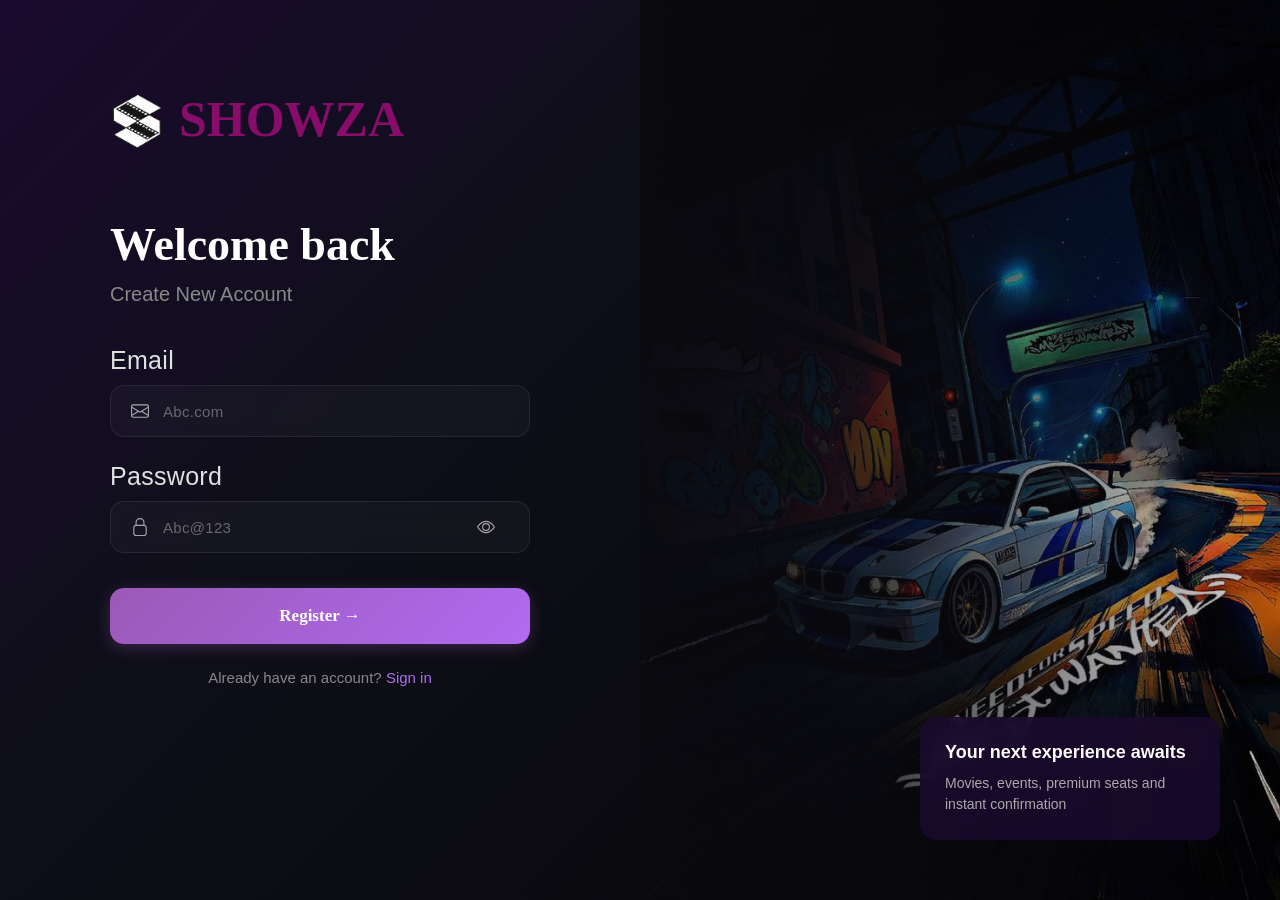
==== frontend/register.html @ af660ce1 "Added frontend UI for movie booking system" ====
<!DOCTYPE html>
<html lang="en">

<head>
    <meta charset="UTF-8">
    <meta name="viewport" content="width=device-width, initial-scale=1.0">
    <title>Register</title>
    <link rel="stylesheet" href="css/register.css">
</head>

<body>

    <div class="container">

        
        <div class="register-section">

            <div class="logo">
                <div class="logo-icon">
                    <img src="img/logo.png" alt="logo">
                </div>
                <span class="logo-text">SHOWZA</span>
            </div>

            <div class="register-content">

                <h1 class="welcome-title">Welcome back</h1>
                <p class="welcome-subtitle">
                    Create New Account
                </p>

                <form  id="registerForm" class="register-form" autocomplete="off">

                    <div class="form-group">
                        <label>Email</label>
                        <div class="input-wrapper">
                            <svg xmlns="http://www.w3.org/2000/svg" width="16" height="16" fill="currentColor"
                                class="bi bi-envelope" viewBox="0 0 16 16">
                                <path
                                    d="M0 4a2 2 0 0 1 2-2h12a2 2 0 0 1 2 2v8a2 2 0 0 1-2 2H2a2 2 0 0 1-2-2zm2-1a1 1 0 0 0-1 1v.217l7 4.2 7-4.2V4a1 1 0 0 0-1-1zm13 2.383-4.708 2.825L15 11.105zm-.034 6.876-5.64-3.471L8 9.583l-1.326-.795-5.64 3.47A1 1 0 0 0 2 13h12a1 1 0 0 0 .966-.741M1 11.105l4.708-2.897L1 5.383z" />
                            </svg>
                            <input  id="email" type="email" autocomplete="off" placeholder="Abc.com">
                        </div>
                    </div>

                    <div class="form-group">
                        <label>Password</label>

                        <div class="input-wrapper password-wrapper">

                            
                            <svg xmlns="http://www.w3.org/2000/svg" width="16" height="16" fill="currentColor"
                                class="bi bi-lock" viewBox="0 0 16 16">
                                <path fill-rule="evenodd"
                                    d="M8 0a4 4 0 0 1 4 4v2.05a2.5 2.5 0 0 1 2 2.45v5a2.5 2.5 0 0 1-2.5 2.5h-7A2.5 2.5 0 0 1 2 13.5v-5a2.5 2.5 0 0 1 2-2.45V4a4 4 0 0 1 4-4M4.5 7A1.5 1.5 0 0 0 3 8.5v5A1.5 1.5 0 0 0 4.5 15h7a1.5 1.5 0 0 0 1.5-1.5v-5A1.5 1.5 0 0 0 11.5 7zM8 1a3 3 0 0 0-3 3v2h6V4a3 3 0 0 0-3-3" />
                            </svg>

                           
                            <input id="passwordInput" type="password" autocomplete="new-password" placeholder="Abc@123">

                            
                            <span class="toggle-password" onclick="togglePassword()">

                                <svg id="eyeOpen" xmlns="http://www.w3.org/2000/svg" width="16" height="16"
                                    fill="currentColor" class="bi bi-eye" viewBox="0 0 16 16">
                                    <path
                                        d="M16 8s-3-5.5-8-5.5S0 8 0 8s3 5.5 8 5.5S16 8 16 8M1.173 8a13 13 0 0 1 1.66-2.043C4.12 4.668 5.88 3.5 8 3.5s3.879 1.168 5.168 2.457A13 13 0 0 1 14.828 8q-.086.13-.195.288c-.335.48-.83 1.12-1.465 1.755C11.879 11.332 10.119 12.5 8 12.5s-3.879-1.168-5.168-2.457A13 13 0 0 1 1.172 8z" />
                                    <path
                                        d="M8 5.5a2.5 2.5 0 1 0 0 5 2.5 2.5 0 0 0 0-5M4.5 8a3.5 3.5 0 1 1 7 0 3.5 3.5 0 0 1-7 0" />
                                </svg>

                                <svg id="eyeClosed" xmlns="http://www.w3.org/2000/svg" width="16" height="16"
                                    fill="currentColor" class="bi bi-eye-slash" viewBox="0 0 16 16">
                                    <path
                                        d="M13.359 11.238C15.06 9.72 16 8 16 8s-3-5.5-8-5.5a7 7 0 0 0-2.79.588l.77.771A6 6 0 0 1 8 3.5c2.12 0 3.879 1.168 5.168 2.457A13 13 0 0 1 14.828 8q-.086.13-.195.288c-.335.48-.83 1.12-1.465 1.755q-.247.248-.517.486z" />
                                    <path
                                        d="M11.297 9.176a3.5 3.5 0 0 0-4.474-4.474l.823.823a2.5 2.5 0 0 1 2.829 2.829zm-2.943 1.299.822.822a3.5 3.5 0 0 1-4.474-4.474l.823.823a2.5 2.5 0 0 0 2.829 2.829" />
                                    <path
                                        d="M3.35 5.47q-.27.24-.518.487A13 13 0 0 0 1.172 8l.195.288c.335.48.83 1.12 1.465 1.755C4.121 11.332 5.881 12.5 8 12.5c.716 0 1.39-.133 2.02-.36l.77.772A7 7 0 0 1 8 13.5C3 13.5 0 8 0 8s.939-1.721 2.641-3.238l.708.709zm10.296 8.884-12-12 .708-.708 12 12z" />
                                </svg>

                            </span>

                        </div>
                    </div>

                    <button ype="submit" class="sign-in-btn">Register →</button>

                </form>

                <p class="signup-link">
                    Already have an account?
                    <a href="/login.html">Sign in</a>
                </p>

            </div>
        </div>

        
        <div class="image-section">
            <img src="img/BEGIN.jpeg" class="rightimg">

            <div class="experience-card">
                <h3>Your next experience awaits</h3>
                <p>Movies, events, premium seats and instant confirmation</p>
            </div>
        </div>

    </div>
<script src="js/register.js"></script>
</body>
</html>
---- frontend/css/register.css ----
* {
    margin: 0;
    padding: 0;
    box-sizing: border-box;
}

body {
    font-family: 'Segoe UI', Tahoma, Geneva, Verdana, sans-serif;
    background: #0a0a0f;
}


.container {
    display: flex;
    height: 100vh;
}


.register-section {
    width: 50%;
    padding: 90px 110px;
    background: linear-gradient(135deg, #1a0a2e 0%, #0f0f1a 50%, #0a0a0f 100%);
    display: flex;
    flex-direction: column;
}


.logo {
    display: flex;
    align-items: center;
    gap: 14px;
    margin-bottom: 70px;
}

.logo-icon {
    width: 55px;
    height: 55px;
}

.logo-icon img {
    width: 100%;
}

.logo-text {
    font-size: 50px;
    color: #880c69;
    font-weight: 600;
    font-family: 'Times New Roman', Times, serif;
}

.register-content {
    max-width: 420px;
}

.welcome-title {
    font-size: 46px;
    color: white;
    font-family: Cambria, Cochin, Georgia, Times, 'Times New Roman', serif;
    margin-bottom: 12px;
    font-weight: 700;
}

.welcome-subtitle {
    color: #888;
    margin-bottom: 40px;
    font-size: 20px;
}


.register-form {
    display: flex;
    flex-direction: column;
    gap: 25px;
}

.form-group label {
    color: #e0e0e0;
    font-size: 25px;
    margin-bottom: 10px;
    display: block;
    font-weight: 500;
    letter-spacing: 0.3px;
}


.input-wrapper {
    display: flex;
    align-items: center;
    padding: 16px 20px;
    border-radius: 14px;
    background: rgba(255, 255, 255, 0.03);
    border: 1px solid rgba(255, 255, 255, 0.08);
    transition: all 0.3s ease;
    position: relative;
    backdrop-filter: blur(10px);
}

.input-wrapper:hover {
    background: rgba(255, 255, 255, 0.05);
    border-color: rgba(155, 89, 182, 0.3);
}

.input-wrapper:focus-within {
    background: rgba(255, 255, 255, 0.06);
    border-color: rgba(155, 89, 182, 0.6);
    box-shadow: 0 0 0 3px rgba(155, 89, 182, 0.1);
}

.password-wrapper {
    position: relative;
}

.toggle-password {
    position: absolute;
    right: 20px;
    cursor: pointer;
    display: flex;
    align-items: center;
}

.toggle-password svg {
    width: 18px;
    height: 18px;
    opacity: 0.8;
    transition: 0.3s;
}

.toggle-password:hover svg {
    opacity: 1;
}

#eyeClosed {
    display: none;
}


.input-wrapper svg {
    width: 18px;
    height: 18px;
    color: #e4e4e4;
    opacity: 0.7;
    margin-right: 14px;
    flex-shrink: 0;
    transition: opacity 0.3s ease;
}

.input-wrapper:focus-within svg {
    opacity: 1;
}


.input-wrapper input {
    flex: 1;
    background: transparent;
    border: none;
    color: white;
    outline: none;
    font-size: 15px;
    font-family: inherit;
    letter-spacing: 0.3px;
}

.input-wrapper input::placeholder {
    color: rgba(255, 255, 255, 0.35);
    transition: color 0.3s ease;
}

.input-wrapper:focus-within input::placeholder {
    color: rgba(255, 255, 255, 0.5);
}


.sign-in-btn {
    margin-top: 10px;
    padding: 18px;
    border-radius: 14px;
    border: none;
    background: linear-gradient(135deg, #9b59b6 0%, #b06bf1 100%);
    color: white;
    font-size: 17px;
    font-family: Cambria, Cochin, Georgia, Times, 'Times New Roman', serif;
    font-weight: 600;
    cursor: pointer;
    transition: all 0.3s ease;
    box-shadow: 0 4px 15px rgba(155, 89, 182, 0.3);
}

.sign-in-btn:hover {
    transform: translateY(-2px);
    box-shadow: 0 6px 20px rgba(155, 89, 182, 0.4);
    background: linear-gradient(135deg, #a569c7 0%, #bc7cf5 100%);
}


.signup-link {
    margin-top: 25px;
    color: #888;
    text-align: center;
    font-size: 15px;
}

.signup-link a {
    color: #b06bf1;
    text-decoration: none;
    font-weight: 500;
}

.signup-link a:hover {
    color: #d4a5f5;
}


.image-section {
    width: 50%;
    position: relative;
    overflow: hidden;
}

.image-section::before {
    content: "";
    position: absolute;
    inset: 0;
    background: linear-gradient(
        to right,
        rgba(10, 10, 15, 0.95) 0%,
        rgba(10, 10, 15, 0.75) 40%,
        rgba(10, 10, 15, 0.4) 70%,
        rgba(10, 10, 15, 0.15) 100%
    );
    z-index: 1;
}

.rightimg {
    width: 100%;
    height: 100%;
    object-fit: cover;
}


.experience-card {
    position: absolute;
    bottom: 60px;
    right: 60px;
    background: rgba(26, 10, 46, 0.85);
    padding: 25px;
    border-radius: 16px;
    max-width: 300px;
    z-index: 2;
    backdrop-filter: blur(10px);
    animation: 
        slideUpCard 0.8s ease-out,
        floatCard 4s ease-in-out infinite;

    transition: 0.3s;
}

.experience-card:hover {
    transform: translateY(-8px);
    box-shadow: 0 10px 40px rgba(155, 89, 182, 0.3);
}

@keyframes slideUpCard {
    from {
        opacity: 0;
        transform: translateY(40px);
    }
    to {
        opacity: 1;
        transform: translateY(0);
    }
}

@keyframes floatCard {
    0% {
        transform: translateY(0px);
    }
    50% {
        transform: translateY(-8px);
    }
    100% {
        transform: translateY(0px);
    }
}



.experience-card h3 {
    color: white;
    margin-bottom: 10px;
    font-size: 18px;
    font-weight: 600;
}

.experience-card p {
    color: #aaa;
    font-size: 14px;
    line-height: 1.5;
}


@media (max-width: 900px) {
    .container { flex-direction: column; }

    .register-section,
    .image-section { width: 100%; }

    .register-section { padding: 60px 40px; }

    .image-section {
        height: 300px;
        display: none;
    }
}


input:-webkit-autofill {
    -webkit-box-shadow: 0 0 0 1000px rgba(26, 10, 46, 0.9) inset !important;
    -webkit-text-fill-color: white !important;
}
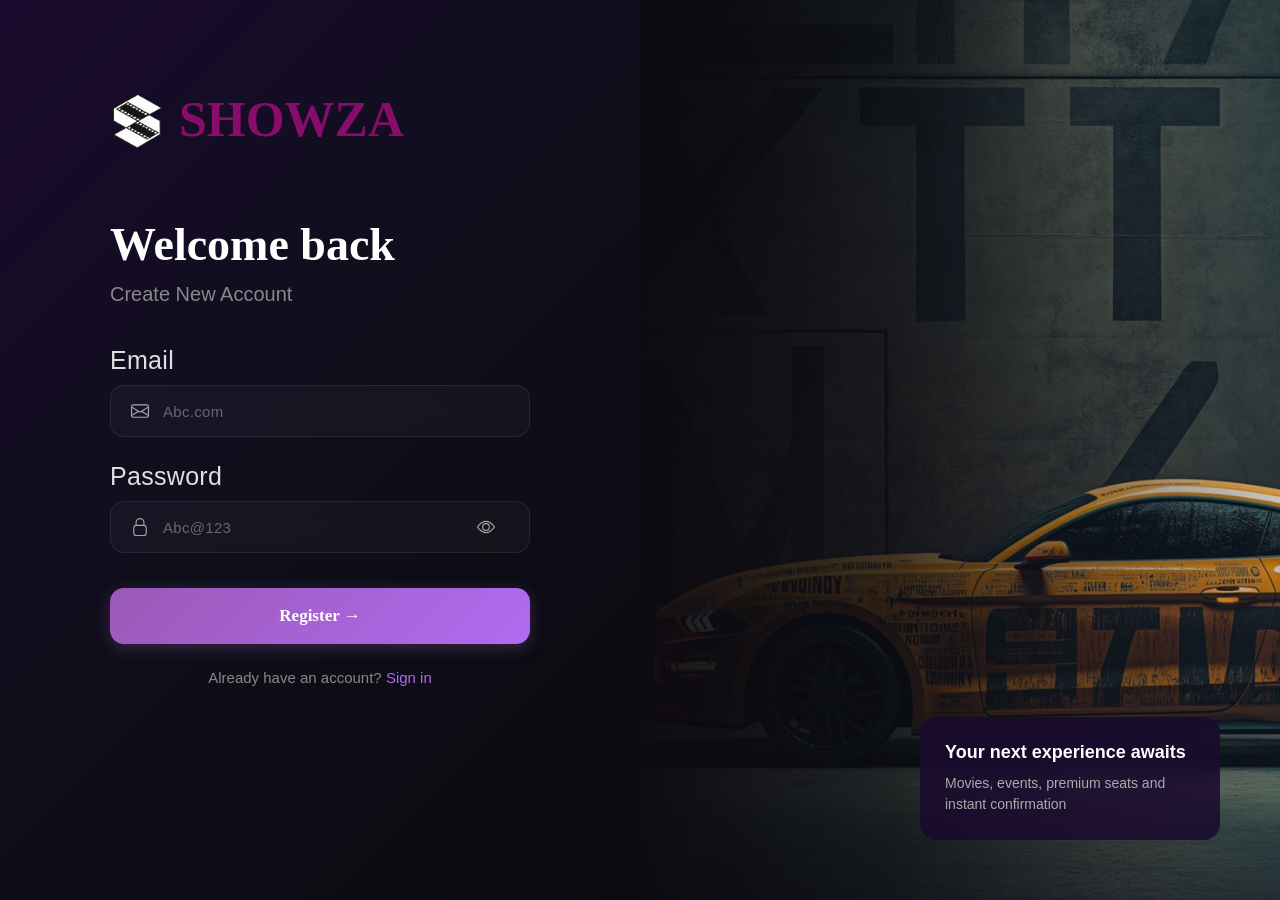
==== commit d2d32600: "Minor frontend fixes" ====
--- a/frontend/register.html
+++ b/frontend/register.html
@@ -90,7 +90,7 @@
 
                 <p class="signup-link">
                     Already have an account?
-                    <a href="/login.html">Sign in</a>
+                    <a href="login.html">Sign in</a>
                 </p>
 
             </div>
